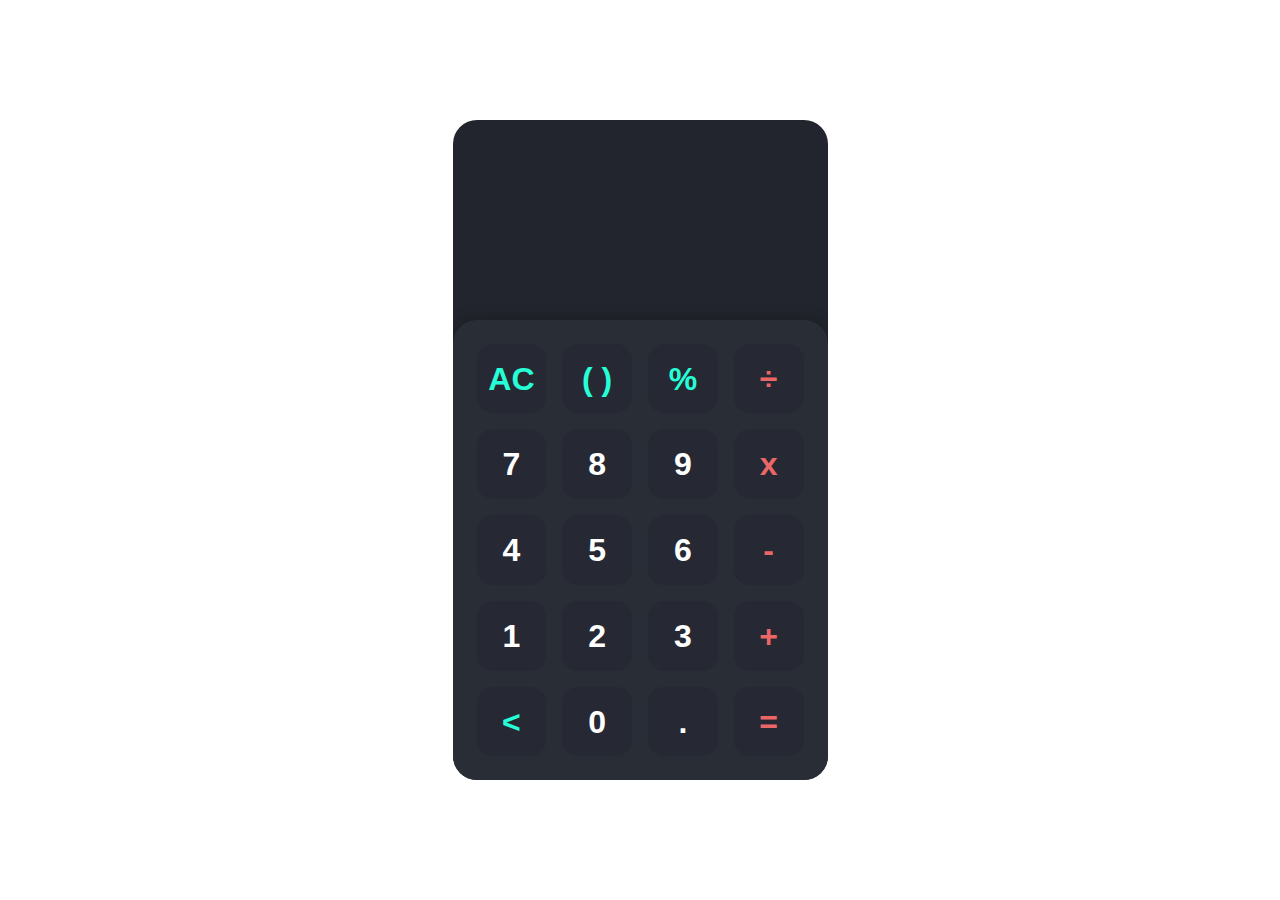
==== calculator/index.html @ a589ec33 "calculator" ====
<!DOCTYPE html>
<html lang="en">

<head>
    <meta charset="UTF-8">
    <meta http-equiv="X-UA-Compatible" content="IE=edge">
    <meta name="viewport" content="width=device-width, initial-scale=1.0">
    <title>Calculator</title>
    <link rel="stylesheet" href="main.css" />
</head>

<body>
    <div class="app">

        <div class="calculator">

            <div class="display">
                <div class="content">
                    <div class="input"></div>
                    <div class="output"></div>
                </div>
            </div>

            <div class="keys">

                <div data-key="clear" class="key action">
                    <span>AC</span>
                </div>

                <div data-key="brackets" class="key action">
                    <span>( )</span>
                </div>

                <div data-key="%" class="key action">
                    <span>%</span>
                </div>

                <div data-key="/" class="key operator">
                    <span>÷</span>
                </div>

                <div data-key="7" class="key">
                    <span>7</span>
                </div>

                <div data-key="8" class="key">
                    <span>8</span>
                </div>

                <div data-key="9" class="key">
                    <span>9</span>
                </div>

                <div data-key="*" class="key operator">
                    <span>x</span>
                </div>

                <div data-key="4" class="key">
                    <span>4</span>
                </div>

                <div data-key="5" class="key">
                    <span>5</span>
                </div>

                <div data-key="6" class="key">
                    <span>6</span>
                </div>

                <div data-key="-" class="key operator">
                    <span>-</span>
                </div>

                <div data-key="1" class="key">
                    <span>1</span>
                </div>

                <div data-key="2" class="key">
                    <span>2</span>
                </div>

                <div data-key="3" class="key">
                    <span>3</span>
                </div>

                <div data-key="+" class="key operator">
                    <span>+</span>
                </div>

                <div data-key="backspace" class="key action">
                    <span>&lt;</span>
                </div>

                <div data-key="0" class="key">
                    <span>0</span>
                </div>

                <div data-key="." class="key">
                    <span>.</span>
                </div>

                <div data-key="=" class="key operator">
                    <span>=</span>
                </div>
            </div>

        </div>

    </div>

    <script src="main.js"></script>
</body>

</html>
---- calculator/main.css ----
* {
    margin: 0;
    padding: 0;
    box-sizing: border-box;
    font-family: sans-serif;
}

.app {
    display: flex;
    justify-content: center;
    align-items: center;
    height: 100vh;
}

.calculator {
    background-color: #22252D;
    width: 100%;
    max-width: 375px;
    min-height: 640px;
    display: flex;
    flex-direction: column;
    border-radius: 1.5rem;
    overflow: hidden;
}

.display {
    min-height: 200px;
    padding: 1.5rem;
    display: flex;
    justify-content: flex-end;
    align-items: flex-end;
    color: white;
    text-align: right;
    flex: 1 1 0%;
}

.display .content {
    display: flex;
    flex-direction: column;
    justify-content: flex-end;
    width: 100%;
    max-width: 100%;
    overflow: auto;
}

.display .input {
    width: 100%;
    font-size: 1.25rem;
    margin-bottom: 0.5rem;
}

.display .output {
    font-size: 3rem;
    font-weight: 700;
    width: 100%;
    white-space: nowrap;
}

.display .operator {
    color: #EB6666;
}

.display .brackets,
.display .percent {
    color: #26FED7;
}

.keys {
    background-color: #292D36;
    padding: 1.5rem;
    border-radius: 1.5rem 1.5rem 0 0;
    display: grid;
    grid-template-columns: repeat(4, 1fr);
    grid-template-rows: repeat(5, 1fr);
    grid-gap: 1rem;
    box-shadow: 0px -2px 16px rgba(0, 0, 0, 0.2);
}

.keys .key {
    position: relative;
    cursor: pointer;

    display: block;
    height: 0;
    padding-top: 100%;
    background-color: #262933;
    border-radius: 1rem;
    transition: 0.2s;
    user-select: none;
}

.keys .key span {
    position: absolute;
    top: 50%;
    left: 50%;
    transform: translate(-50%, -50%);

    font-size: 2rem;
    font-weight: 700;
    color: #FFF;
}

.keys .key:hover {
    box-shadow: inset 0px 0px 8px rgba(0, 0, 0, 0.2);
}

.keys .key.operator span {
    color: #EB6666;
}

.keys .key.action span {
    color: #26FED7;
}
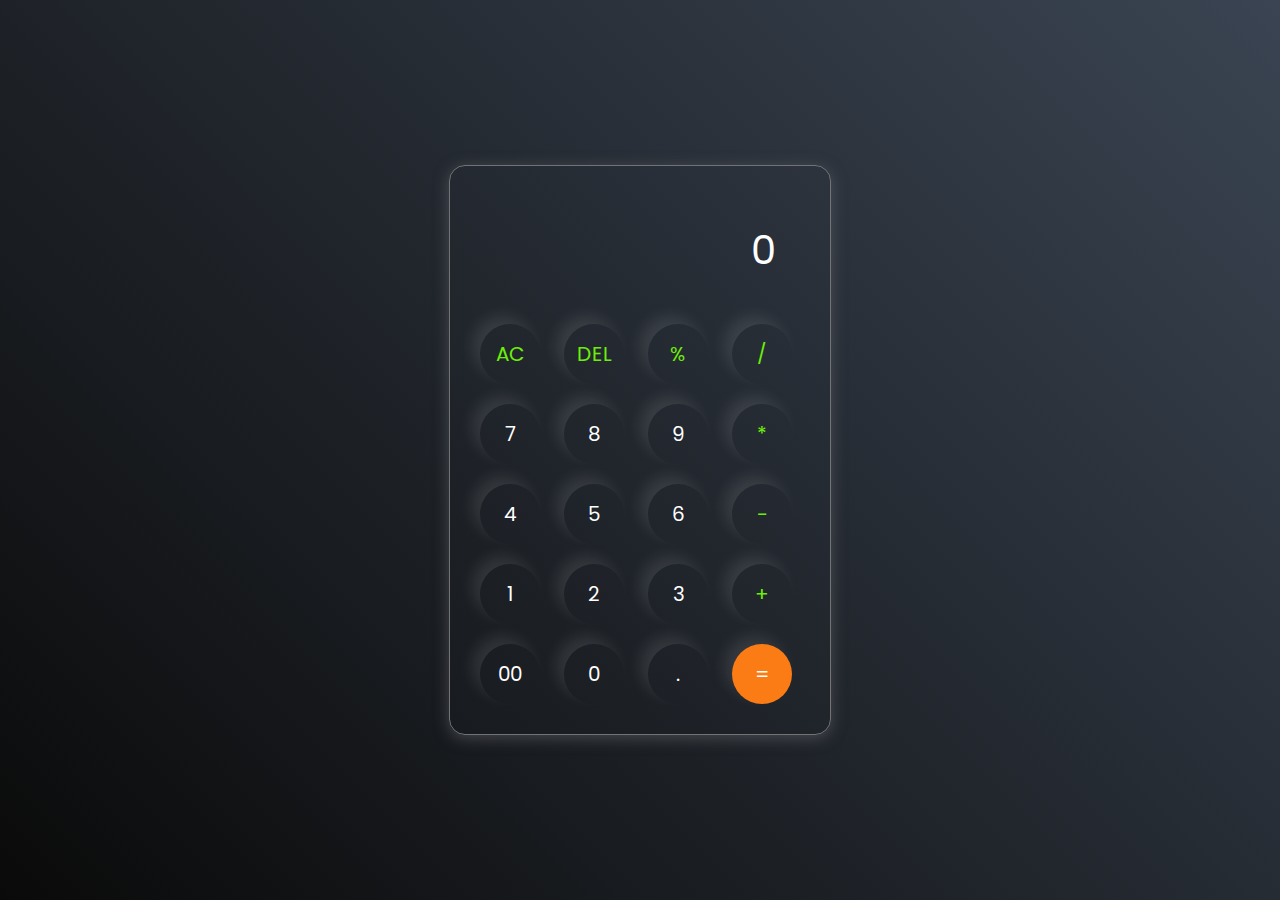
==== commit 1947c9f2: "calculator" ====
--- a/calculator/index.html
+++ b/calculator/index.html
@@ -1,114 +1,50 @@
 <!DOCTYPE html>
 <html lang="en">
-
-<head>
-    <meta charset="UTF-8">
-    <meta http-equiv="X-UA-Compatible" content="IE=edge">
-    <meta name="viewport" content="width=device-width, initial-scale=1.0">
-    <title>Calculator</title>
+  <head>
+    <meta charset="UTF-8" />
+    <meta http-equiv="X-UA-Compatible" content="IE=edge" />
+    <meta name="viewport" content="width=device-width, initial-scale=1.0" />
     <link rel="stylesheet" href="main.css" />
-</head>
-
-<body>
-    <div class="app">
-
-        <div class="calculator">
-
-            <div class="display">
-                <div class="content">
-                    <div class="input"></div>
-                    <div class="output"></div>
-                </div>
-            </div>
-
-            <div class="keys">
-
-                <div data-key="clear" class="key action">
-                    <span>AC</span>
-                </div>
-
-                <div data-key="brackets" class="key action">
-                    <span>( )</span>
-                </div>
-
-                <div data-key="%" class="key action">
-                    <span>%</span>
-                </div>
-
-                <div data-key="/" class="key operator">
-                    <span>÷</span>
-                </div>
-
-                <div data-key="7" class="key">
-                    <span>7</span>
-                </div>
-
-                <div data-key="8" class="key">
-                    <span>8</span>
-                </div>
-
-                <div data-key="9" class="key">
-                    <span>9</span>
-                </div>
-
-                <div data-key="*" class="key operator">
-                    <span>x</span>
-                </div>
-
-                <div data-key="4" class="key">
-                    <span>4</span>
-                </div>
-
-                <div data-key="5" class="key">
-                    <span>5</span>
-                </div>
-
-                <div data-key="6" class="key">
-                    <span>6</span>
-                </div>
-
-                <div data-key="-" class="key operator">
-                    <span>-</span>
-                </div>
-
-                <div data-key="1" class="key">
-                    <span>1</span>
-                </div>
-
-                <div data-key="2" class="key">
-                    <span>2</span>
-                </div>
-
-                <div data-key="3" class="key">
-                    <span>3</span>
-                </div>
-
-                <div data-key="+" class="key operator">
-                    <span>+</span>
-                </div>
-
-                <div data-key="backspace" class="key action">
-                    <span>&lt;</span>
-                </div>
-
-                <div data-key="0" class="key">
-                    <span>0</span>
-                </div>
-
-                <div data-key="." class="key">
-                    <span>.</span>
-                </div>
-
-                <div data-key="=" class="key operator">
-                    <span>=</span>
-                </div>
-            </div>
-
+    <title>Calculator - By Code Traversal</title>
+  </head>
+  <body>
+    <div class="container">
+      <div class="calculator">
+        <input type="text" id="inputBox" placeholder="0" />
+        <div>
+          <button class="button operator">AC</button>
+          <button class="button operator">DEL</button>
+          <button class="button operator">%</button>
+          <button class="button operator">/</button>
+        </div>
+        <div>
+          <button class="button">7</button>
+          <button class="button">8</button>
+          <button class="button">9</button>
+          <button class="button operator">*</button>
+        </div>
+        <div>
+          <button class="button">4</button>
+          <button class="button">5</button>
+          <button class="button">6</button>
+          <button class="button operator">-</button>
+        </div>
+        <div>
+          <button class="button">1</button>
+          <button class="button">2</button>
+          <button class="button">3</button>
+          <button class="button operator">+</button>
         </div>
 
+        <div>
+          <button class="button">00</button>
+          <button class="button">0</button>
+          <button class="button">.</button>
+          <button class="button equalBtn">=</button>
+        </div>
+      </div>
     </div>
 
     <script src="main.js"></script>
-</body>
-
+  </body>
 </html>--- a/calculator/main.css
+++ b/calculator/main.css
@@ -1,114 +1,64 @@
-* {
+@import url('https://fonts.googleapis.com/css2?family=Poppins:wght@500&display=swap');
+
+*{
     margin: 0;
     padding: 0;
     box-sizing: border-box;
-    font-family: sans-serif;
+    font-family: 'Poppins', sans-serif;
 }
 
-.app {
+body{
+    width: 100%;
+    height: 100vh;
     display: flex;
     justify-content: center;
     align-items: center;
-    height: 100vh;
+    background: linear-gradient(45deg, #0a0a0a, #3a4452);
 }
 
-.calculator {
-    background-color: #22252D;
-    width: 100%;
-    max-width: 375px;
-    min-height: 640px;
-    display: flex;
-    flex-direction: column;
-    border-radius: 1.5rem;
-    overflow: hidden;
+.calculator{
+    border: 1px solid #717377;
+    padding: 20px;
+    border-radius: 16px;
+    background: transparent;
+    box-shadow: 0px 3px 15px rgba(113, 115, 119, 0.5);
+
 }
 
-.display {
-    min-height: 200px;
-    padding: 1.5rem;
-    display: flex;
-    justify-content: flex-end;
-    align-items: flex-end;
-    color: white;
+input{
+    width: 320px;
+    border: none;
+    padding: 24px;
+    margin: 10px;
+    background: transparent;
+    box-shadow: 0px 3px 15px rgbs(84, 84, 84, 0.1);
+    font-size: 40px;
     text-align: right;
-    flex: 1 1 0%;
+    cursor: pointer;
+    color: #ffffff;
 }
 
-.display .content {
-    display: flex;
-    flex-direction: column;
-    justify-content: flex-end;
-    width: 100%;
-    max-width: 100%;
-    overflow: auto;
+input::placeholder{
+    color: #ffffff;
 }
 
-.display .input {
-    width: 100%;
-    font-size: 1.25rem;
-    margin-bottom: 0.5rem;
+button{
+    border: none;
+    width: 60px;
+    height: 60px;
+    margin: 10px;
+    border-radius: 50%;
+    background: transparent;
+    color: #ffffff;
+    font-size: 20px;
+    box-shadow: -8px -8px 15px rgba(255, 255, 255, 0.1);
+    cursor: pointer;
 }
 
-.display .output {
-    font-size: 3rem;
-    font-weight: 700;
-    width: 100%;
-    white-space: nowrap;
+.equalBtn{
+    background-color: #fb7c14;
 }
 
-.display .operator {
-    color: #EB6666;
-}
-
-.display .brackets,
-.display .percent {
-    color: #26FED7;
-}
-
-.keys {
-    background-color: #292D36;
-    padding: 1.5rem;
-    border-radius: 1.5rem 1.5rem 0 0;
-    display: grid;
-    grid-template-columns: repeat(4, 1fr);
-    grid-template-rows: repeat(5, 1fr);
-    grid-gap: 1rem;
-    box-shadow: 0px -2px 16px rgba(0, 0, 0, 0.2);
-}
-
-.keys .key {
-    position: relative;
-    cursor: pointer;
-
-    display: block;
-    height: 0;
-    padding-top: 100%;
-    background-color: #262933;
-    border-radius: 1rem;
-    transition: 0.2s;
-    user-select: none;
-}
-
-.keys .key span {
-    position: absolute;
-    top: 50%;
-    left: 50%;
-    transform: translate(-50%, -50%);
-
-    font-size: 2rem;
-    font-weight: 700;
-    color: #FFF;
-}
-
-.keys .key:hover {
-    box-shadow: inset 0px 0px 8px rgba(0, 0, 0, 0.2);
-}
-
-.keys .key.operator span {
-    color: #EB6666;
-}
-
-.keys .key.action span {
-    color: #26FED7;
-}
-
+.operator{
+    color: #6dee0a;
+}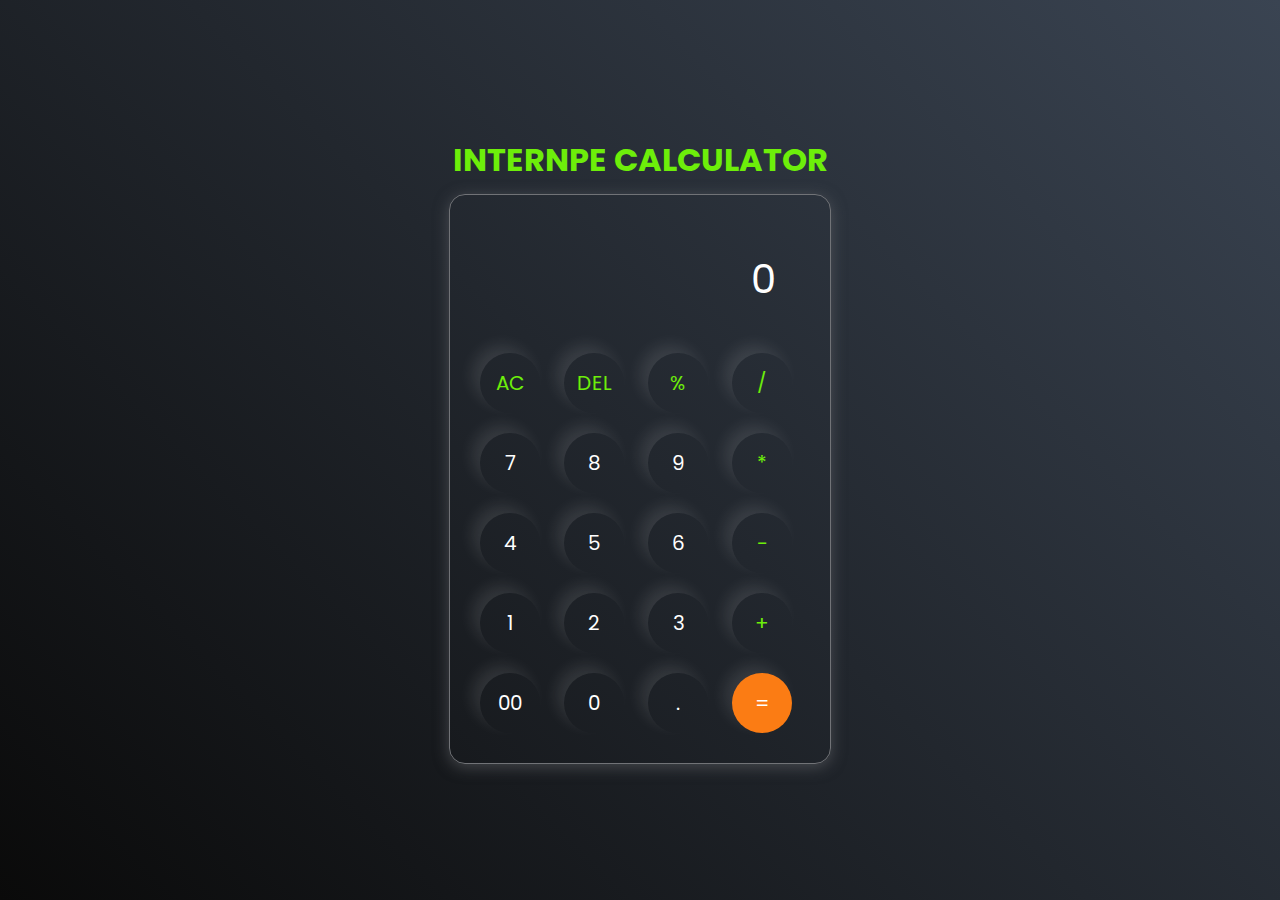
==== commit 8c1de1c5: "1" ====
--- a/calculator/index.html
+++ b/calculator/index.html
@@ -5,9 +5,10 @@
     <meta http-equiv="X-UA-Compatible" content="IE=edge" />
     <meta name="viewport" content="width=device-width, initial-scale=1.0" />
     <link rel="stylesheet" href="main.css" />
-    <title>Calculator - By Code Traversal</title>
+    <title>INTERNPE CALCULATOR</title>
   </head>
   <body>
+    <h1>INTERNPE CALCULATOR</h1>
     <div class="container">
       <div class="calculator">
         <input type="text" id="inputBox" placeholder="0" />
--- a/calculator/main.css
+++ b/calculator/main.css
@@ -1,22 +1,28 @@
 @import url('https://fonts.googleapis.com/css2?family=Poppins:wght@500&display=swap');
 
-*{
+* {
     margin: 0;
     padding: 0;
     box-sizing: border-box;
     font-family: 'Poppins', sans-serif;
 }
 
-body{
+body {
     width: 100%;
     height: 100vh;
     display: flex;
+    flex-direction: column;
     justify-content: center;
     align-items: center;
     background: linear-gradient(45deg, #0a0a0a, #3a4452);
 }
 
-.calculator{
+h1 {
+    color: #6dee0a;
+    margin-bottom: 10px;
+}
+
+.calculator {
     border: 1px solid #717377;
     padding: 20px;
     border-radius: 16px;
@@ -25,7 +31,7 @@
 
 }
 
-input{
+input {
     width: 320px;
     border: none;
     padding: 24px;
@@ -38,11 +44,11 @@
     color: #ffffff;
 }
 
-input::placeholder{
+input::placeholder {
     color: #ffffff;
 }
 
-button{
+button {
     border: none;
     width: 60px;
     height: 60px;
@@ -55,10 +61,10 @@
     cursor: pointer;
 }
 
-.equalBtn{
+.equalBtn {
     background-color: #fb7c14;
 }
 
-.operator{
+.operator {
     color: #6dee0a;
 }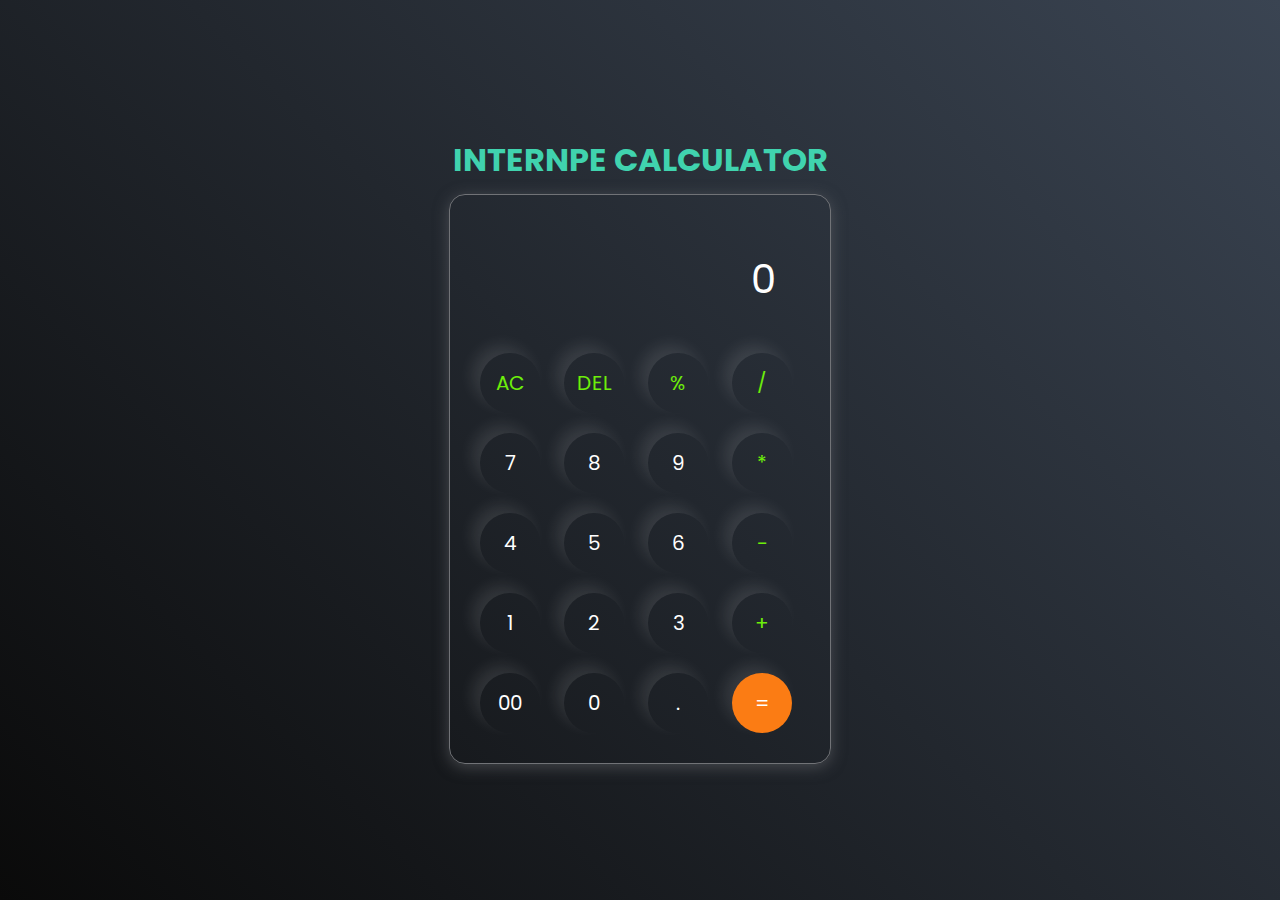
==== commit 9f7ae206: "college" ====
--- a/calculator/index.html
+++ b/calculator/index.html
@@ -5,7 +5,7 @@
     <meta http-equiv="X-UA-Compatible" content="IE=edge" />
     <meta name="viewport" content="width=device-width, initial-scale=1.0" />
     <link rel="stylesheet" href="main.css" />
-    <title>INTERNPE CALCULATOR</title>
+    <title>INTERNPE CALCULATOR </title>
   </head>
   <body>
     <h1>INTERNPE CALCULATOR</h1>
--- a/calculator/main.css
+++ b/calculator/main.css
@@ -18,7 +18,7 @@
 }
 
 h1 {
-    color: #6dee0a;
+    color: #40d3ae;
     margin-bottom: 10px;
 }
 
@@ -61,6 +61,10 @@
     cursor: pointer;
 }
 
+button:hover {
+    box-shadow: none;
+}
+
 .equalBtn {
     background-color: #fb7c14;
 }
